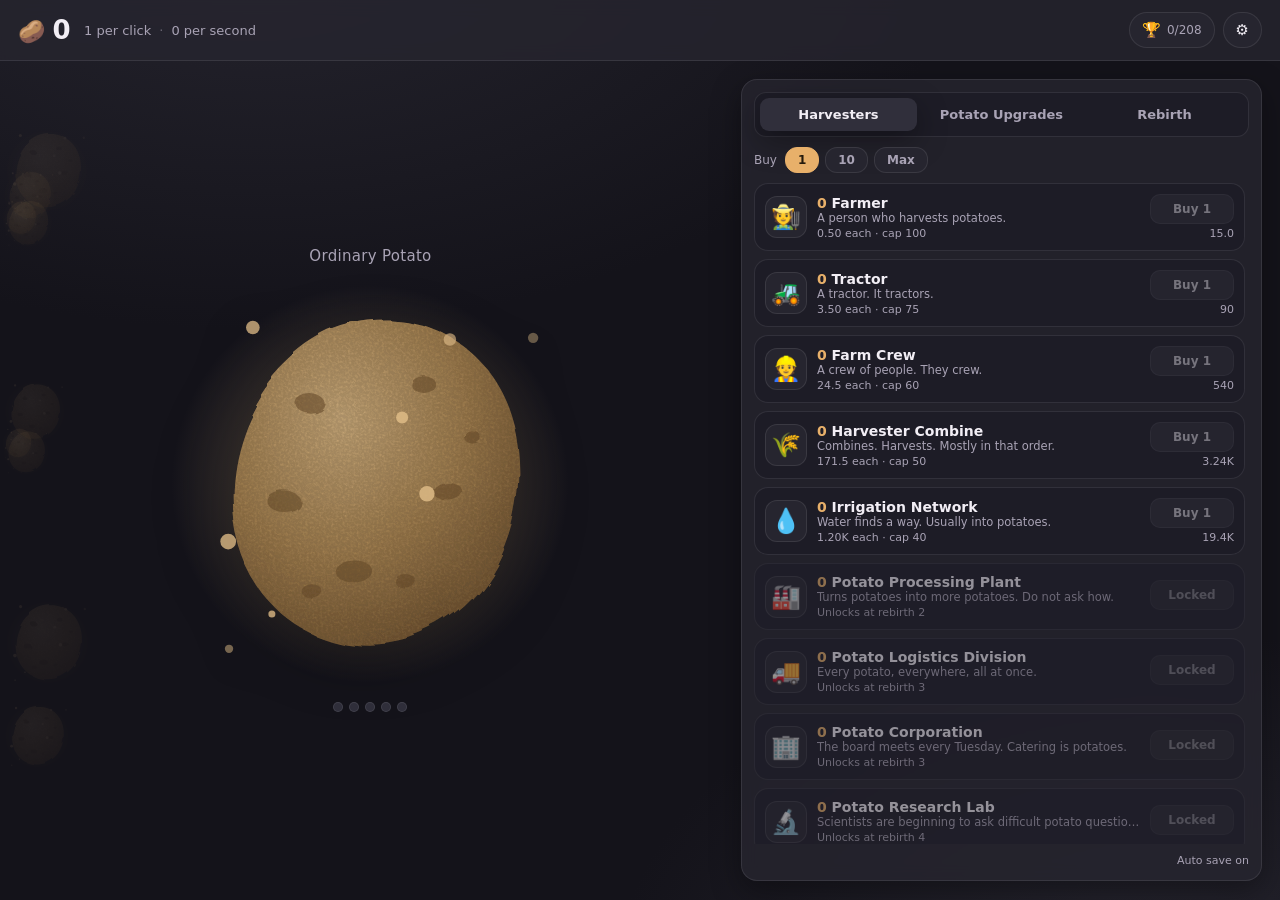
==== index.html @ 15751ecb "Potato Clicker: idle clicker with 38 mutations, 15 harvesters, 5 rebirths Vanilla JS/CSS, no build s" ====
<!DOCTYPE html>
<html lang="en" data-theme="dark">
<head>
<meta charset="utf-8">
<meta name="viewport" content="width=device-width, initial-scale=1, maximum-scale=1, user-scalable=no">
<meta name="theme-color" content="#1b1a22">
<title>Potato Clicker</title>
<link rel="icon" href="data:image/svg+xml,%3Csvg xmlns='http://www.w3.org/2000/svg' viewBox='0 0 200 200'%3E%3Cpath d='M100 22 C132 18 162 38 170 72 C178 106 168 146 138 166 C108 186 66 180 46 150 C26 120 30 76 54 48 C68 32 82 24 100 22 Z' fill='%23b08a56'/%3E%3C/svg%3E">
<link rel="stylesheet" href="css/style.css">
</head>
<body>

<div id="bg" aria-hidden="true"></div>

<header id="topbar">
  <div id="counter">
    <span class="potato-ico" aria-hidden="true">🥔</span>
    <span id="potato-count">0</span>
  </div>
  <div id="rates">
    <span id="ppc" title="Potatoes per click">1 per click</span>
    <span class="dot">·</span>
    <span id="pps" title="Potatoes per second">0 per second</span>
  </div>
  <div class="top-actions">
    <button id="achievements-btn" class="icon-btn" title="Achievements">
      <span aria-hidden="true">🏆</span><span id="ach-count">0/0</span>
    </button>
    <button id="settings-btn" class="icon-btn" title="Settings">
      <span aria-hidden="true">⚙️</span>
    </button>
  </div>
</header>

<main id="layout">

  <section id="left">
    <div id="mutation-name">Ordinary Potato</div>
    <div id="potato-stage">
      <div id="potato" role="button" tabindex="0" aria-label="Click the potato"></div>
      <div id="floats" aria-hidden="true"></div>
    </div>
    <div id="rebirth-pips" title="Rebirths"></div>
  </section>

  <section id="right">
    <nav id="tabs" role="tablist">
      <button class="tab active" data-tab="harvesters" role="tab">Harvesters</button>
      <button class="tab" data-tab="upgrades" role="tab">Potato Upgrades</button>
      <button class="tab" data-tab="rebirth" role="tab">Rebirth</button>
    </nav>

    <div id="buy-qty" role="group" aria-label="Buy quantity">
      <span class="qty-label">Buy</span>
      <button class="qty active" data-qty="1">1</button>
      <button class="qty" data-qty="10">10</button>
      <button class="qty" data-qty="max">Max</button>
    </div>

    <div id="tab-harvesters" class="tab-panel active" role="tabpanel"></div>
    <div id="tab-upgrades" class="tab-panel" role="tabpanel"></div>
    <div id="tab-rebirth" class="tab-panel" role="tabpanel"></div>

    <div id="save-status">Saved</div>
  </section>

</main>

<div id="toasts" aria-live="polite"></div>
<div id="modal-root"></div>

<script src="js/game.js"></script>
<script src="js/art.js"></script>
<script src="js/ui.js"></script>
</body>
</html>
---- css/style.css ----
/* ==========================================================================
 * Potato Clicker — styles
 * ========================================================================== */

:root {
  --radius: 16px;
  --gap: 12px;
  --font: "Segoe UI", system-ui, -apple-system, "Helvetica Neue", Arial, sans-serif;
}

html[data-theme="dark"] {
  --bg-0: #14131a;
  --bg-1: #1d1c26;
  --bg-2: #26252f;
  --bg-3: #302f3b;
  --card: rgba(38, 37, 47, 0.82);
  --card-solid: #26252f;
  --line: rgba(255, 255, 255, 0.09);
  --text: #f2eef5;
  --muted: #a9a3b5;
  --accent: #e8b06a;
  --accent-2: #f6d49a;
  --good: #8fd6a0;
  --bad: #f08a8a;
  --shadow: 0 10px 30px rgba(0, 0, 0, 0.35);
  --potato-glow: rgba(232, 176, 106, 0.28);
}

html[data-theme="light"] {
  --bg-0: #f6efe4;
  --bg-1: #fdf8ef;
  --bg-2: #ffffff;
  --bg-3: #f0e7d8;
  --card: rgba(255, 255, 255, 0.86);
  --card-solid: #ffffff;
  --line: rgba(90, 60, 20, 0.12);
  --text: #3c2f22;
  --muted: #7d6f5e;
  --accent: #b5762c;
  --accent-2: #d19a4a;
  --good: #3f8a55;
  --bad: #c05050;
  --shadow: 0 10px 26px rgba(120, 85, 40, 0.18);
  --potato-glow: rgba(190, 130, 60, 0.3);
}

* { box-sizing: border-box; }

html, body {
  margin: 0;
  height: 100%;
  overflow: hidden;
  touch-action: manipulation;
  font-family: var(--font);
  color: var(--text);
  background: var(--bg-0);
  -webkit-font-smoothing: antialiased;
}

button {
  font-family: inherit;
  color: inherit;
  cursor: pointer;
  border: 1px solid var(--line);
  background: var(--bg-2);
  border-radius: 12px;
  transition: transform 0.08s ease, background 0.15s ease, border-color 0.15s ease;
}
button:hover:not(:disabled) { background: var(--bg-3); }
button:active:not(:disabled) { transform: scale(0.97); }
button:focus-visible { outline: 2px solid var(--accent); outline-offset: 2px; }
button:disabled { opacity: 0.42; cursor: not-allowed; }

/* ------------------------------- background ------------------------------ */

#bg {
  position: fixed;
  inset: 0;
  z-index: 0;
  pointer-events: none;
  background:
    radial-gradient(1200px 700px at 20% -10%, var(--bg-2), transparent 60%),
    radial-gradient(900px 600px at 90% 110%, var(--bg-2), transparent 60%),
    var(--bg-0);
  overflow: hidden;
}

.drift {
  position: absolute;
  opacity: 0.1;
  animation: drift linear infinite;
  will-change: transform;
}
@keyframes drift {
  from { transform: translate3d(-15vw, 0, 0) rotate(0deg); }
  to   { transform: translate3d(115vw, 0, 0) rotate(360deg); }
}

/* -------------------------------- topbar -------------------------------- */

#topbar {
  position: relative;
  z-index: 3;
  display: flex;
  align-items: center;
  gap: 14px;
  padding: 12px 18px;
  background: var(--card);
  backdrop-filter: blur(8px);
  border-bottom: 1px solid var(--line);
}

#counter {
  display: flex;
  align-items: baseline;
  gap: 8px;
  font-size: 26px;
  font-weight: 700;
  letter-spacing: -0.5px;
  font-variant-numeric: tabular-nums;
}
#counter .potato-ico { font-size: 22px; }

#rates {
  display: flex;
  gap: 8px;
  align-items: baseline;
  color: var(--muted);
  font-size: 13px;
  font-variant-numeric: tabular-nums;
  flex: 1;
  min-width: 0;
}
#rates .dot { opacity: 0.5; }

.top-actions { display: flex; gap: 8px; }
.icon-btn {
  display: flex;
  align-items: center;
  gap: 6px;
  padding: 8px 12px;
  font-size: 15px;
  border-radius: 999px;
}
#ach-count { font-size: 12px; color: var(--muted); font-variant-numeric: tabular-nums; }

/* -------------------------------- layout -------------------------------- */

#layout {
  position: relative;
  z-index: 2;
  display: grid;
  grid-template-columns: minmax(0, 1.15fr) minmax(340px, 0.85fr);
  gap: 18px;
  height: calc(100% - 62px);
  padding: 18px;
}

#left {
  display: flex;
  flex-direction: column;
  align-items: center;
  justify-content: center;
  gap: 8px;
  min-height: 0;
}

#mutation-name {
  font-size: 15px;
  color: var(--muted);
  letter-spacing: 0.3px;
  min-height: 20px;
}

#potato-stage {
  position: relative;
  width: min(46vh, 60vw, 420px);
  aspect-ratio: 1;
  display: grid;
  place-items: center;
}

#potato {
  width: 100%;
  height: 100%;
  cursor: pointer;
  border-radius: 50%;
  transition: transform 0.09s ease-out;
  filter: drop-shadow(0 14px 26px rgba(0, 0, 0, 0.35));
  animation: bob 5.5s ease-in-out infinite;
  user-select: none;
  -webkit-user-select: none;
  -webkit-touch-callout: none;
  touch-action: manipulation;
}
#potato:active { transform: scale(0.94); }
#potato.pop { animation: pop 0.22s ease-out, bob 5.5s ease-in-out infinite; }
@keyframes pop {
  0% { transform: scale(0.9); }
  55% { transform: scale(1.06); }
  100% { transform: scale(1); }
}
@keyframes bob {
  0%, 100% { transform: translateY(0) rotate(-1deg); }
  50% { transform: translateY(-8px) rotate(1.2deg); }
}

#floats { position: absolute; inset: 0; pointer-events: none; overflow: visible; }
.float-txt {
  position: absolute;
  font-weight: 700;
  font-size: 18px;
  color: var(--accent-2);
  text-shadow: 0 2px 8px rgba(0, 0, 0, 0.5);
  animation: floatUp 0.9s ease-out forwards;
  white-space: nowrap;
}
@keyframes floatUp {
  from { opacity: 1; transform: translate(-50%, 0) scale(0.9); }
  to   { opacity: 0; transform: translate(-50%, -90px) scale(1.15); }
}

#rebirth-pips {
  display: flex;
  gap: 6px;
  min-height: 12px;
  align-items: center;
}
.pip {
  width: 10px;
  height: 10px;
  border-radius: 50%;
  background: var(--bg-3);
  border: 1px solid var(--line);
}
.pip.on { background: var(--accent); border-color: var(--accent); }

/* -------------------------------- right --------------------------------- */

#right {
  display: flex;
  flex-direction: column;
  gap: 10px;
  min-height: 0;
  background: var(--card);
  backdrop-filter: blur(8px);
  border: 1px solid var(--line);
  border-radius: var(--radius);
  padding: 12px;
  box-shadow: var(--shadow);
}

#tabs {
  display: grid;
  grid-template-columns: repeat(3, 1fr);
  gap: 6px;
  background: var(--bg-1);
  padding: 5px;
  border-radius: 12px;
  border: 1px solid var(--line);
}
.tab {
  border: none;
  background: transparent;
  padding: 9px 6px;
  font-size: 13px;
  font-weight: 600;
  color: var(--muted);
  border-radius: 9px;
  white-space: nowrap;
}
.tab.active { background: var(--bg-3); color: var(--text); box-shadow: var(--shadow); }

#buy-qty {
  display: flex;
  align-items: center;
  gap: 6px;
  font-size: 12px;
  color: var(--muted);
}
.qty-label { margin-right: 2px; }
.qty { padding: 5px 12px; font-size: 12px; font-weight: 600; }
.qty.active { background: var(--accent); border-color: var(--accent); color: #241a0c; }

.tab-panel { display: none; overflow-y: auto; flex: 1; min-height: 0; padding-right: 4px; }
.tab-panel.active { display: block; }

/* harvester rows */
.row {
  display: grid;
  grid-template-columns: 42px minmax(0, 1fr) auto;
  gap: 10px;
  align-items: center;
  padding: 10px;
  border: 1px solid var(--line);
  border-radius: 14px;
  background: var(--bg-1);
  margin-bottom: 8px;
}
.row.locked { opacity: 0.55; }
.row.maxed { border-color: var(--good); }
.row .ico {
  font-size: 24px;
  width: 42px;
  height: 42px;
  display: grid;
  place-items: center;
  background: var(--bg-2);
  border-radius: 12px;
  border: 1px solid var(--line);
}
.row .body { min-width: 0; }
.row .name { font-weight: 600; font-size: 14px; }
.row .name .count { color: var(--accent); font-variant-numeric: tabular-nums; }
.row .desc {
  font-size: 11.5px;
  color: var(--muted);
  overflow: hidden;
  text-overflow: ellipsis;
  white-space: nowrap;
}
.row .meta {
  font-size: 11px;
  color: var(--muted);
  font-variant-numeric: tabular-nums;
  margin-top: 2px;
}
.row .buy {
  display: flex;
  flex-direction: column;
  align-items: flex-end;
  gap: 3px;
  min-width: 84px;
}
.buy-btn {
  width: 100%;
  padding: 7px 10px;
  font-size: 12px;
  font-weight: 700;
  border-radius: 10px;
  background: var(--bg-3);
}
.buy-btn.afford { background: var(--accent); border-color: var(--accent); color: #241a0c; }
.buy-btn.maxed {
  background: transparent;
  border-color: var(--good);
  color: var(--good);
  cursor: default;
}
.row .cost { font-size: 11px; color: var(--muted); font-variant-numeric: tabular-nums; }

/* upgrades */
.mut-row {
  display: grid;
  grid-template-columns: 62px minmax(0, 1fr) auto;
  gap: 10px;
  align-items: center;
  padding: 10px;
  border: 1px solid var(--line);
  border-radius: 14px;
  background: var(--bg-1);
  margin-bottom: 8px;
}
.mut-row.owned { border-color: var(--good); }
.mut-row.locked { opacity: 0.5; }
.mut-row .thumb {
  width: 62px;
  height: 62px;
  border-radius: 14px;
  overflow: hidden;
  background: var(--bg-2);
  border: 1px solid var(--line);
}
.mut-row .thumb svg { display: block; }
.mut-row .name { font-weight: 600; font-size: 14px; }
.mut-row .desc { font-size: 11.5px; color: var(--muted); }
.mut-row .stat { font-size: 11px; color: var(--good); margin-top: 2px; font-variant-numeric: tabular-nums; }
.mut-row .buy { min-width: 84px; text-align: right; }
.mut-row .cost { font-size: 11px; color: var(--muted); margin-top: 3px; font-variant-numeric: tabular-nums; }

/* rebirth panel */
.rebirth-box { padding: 6px 2px; }
.rebirth-box h2 { font-size: 17px; margin: 4px 0 8px; }
.rebirth-box p { font-size: 13px; color: var(--muted); line-height: 1.5; }
.req {
  display: flex;
  justify-content: space-between;
  gap: 10px;
  padding: 9px 10px;
  border-radius: 10px;
  background: var(--bg-1);
  border: 1px solid var(--line);
  margin-bottom: 6px;
  font-size: 13px;
}
.req .ok { color: var(--good); font-weight: 700; }
.req .no { color: var(--bad); font-weight: 700; }
.rebirth-btn {
  width: 100%;
  margin-top: 10px;
  padding: 13px;
  font-size: 15px;
  font-weight: 800;
  border-radius: 12px;
  background: var(--accent);
  border-color: var(--accent);
  color: #241a0c;
}
.rebirth-btn:disabled { background: var(--bg-3); border-color: var(--line); color: var(--muted); }

#save-status {
  font-size: 11px;
  color: var(--muted);
  text-align: right;
  min-height: 14px;
}

/* -------------------------------- toasts -------------------------------- */

#toasts {
  position: fixed;
  right: 16px;
  bottom: 16px;
  z-index: 60;
  display: flex;
  flex-direction: column;
  gap: 8px;
  pointer-events: none;
}
.toast {
  background: var(--card-solid);
  border: 1px solid var(--line);
  border-left: 4px solid var(--accent);
  border-radius: 12px;
  padding: 10px 14px;
  box-shadow: var(--shadow);
  font-size: 13px;
  animation: toastIn 0.25s ease-out, toastOut 0.4s ease-in 3.4s forwards;
  max-width: 320px;
}
.toast .t-title { font-weight: 700; }
.toast .t-desc { color: var(--muted); font-size: 12px; }
.toast.ach { border-left-color: var(--good); }
@keyframes toastIn { from { opacity: 0; transform: translateX(20px); } to { opacity: 1; transform: none; } }
@keyframes toastOut { to { opacity: 0; transform: translateX(20px); } }

/* -------------------------------- modals -------------------------------- */

#modal-root:empty { display: none; }
.modal-backdrop {
  position: fixed;
  inset: 0;
  z-index: 50;
  background: rgba(8, 7, 12, 0.62);
  backdrop-filter: blur(3px);
  display: grid;
  place-items: center;
  padding: 18px;
  animation: fadeIn 0.18s ease-out;
}
@keyframes fadeIn { from { opacity: 0; } to { opacity: 1; } }
.modal {
  width: min(560px, 100%);
  max-height: 86vh;
  overflow-y: auto;
  background: var(--card-solid);
  border: 1px solid var(--line);
  border-radius: 18px;
  padding: 18px;
  box-shadow: var(--shadow);
  animation: modalIn 0.2s ease-out;
}
@keyframes modalIn { from { opacity: 0; transform: translateY(10px) scale(0.98); } to { opacity: 1; transform: none; } }
.modal h2 { margin: 0 0 4px; font-size: 18px; }
.modal .sub { color: var(--muted); font-size: 13px; margin-bottom: 12px; }
.modal .close-x {
  float: right;
  border: none;
  background: transparent;
  font-size: 20px;
  line-height: 1;
  color: var(--muted);
}
.modal section { margin-bottom: 16px; }
.modal h3 {
  font-size: 12px;
  text-transform: uppercase;
  letter-spacing: 0.8px;
  color: var(--muted);
  margin: 0 0 8px;
}
.setting-row {
  display: flex;
  align-items: center;
  justify-content: space-between;
  gap: 12px;
  padding: 8px 0;
  border-bottom: 1px solid var(--line);
  font-size: 14px;
}
.setting-row:last-child { border-bottom: none; }
.switch {
  position: relative;
  width: 44px;
  height: 24px;
  border-radius: 999px;
  background: var(--bg-3);
  border: 1px solid var(--line);
  padding: 0;
  flex: none;
}
.switch::after {
  content: "";
  position: absolute;
  top: 2px;
  left: 2px;
  width: 18px;
  height: 18px;
  border-radius: 50%;
  background: var(--muted);
  transition: transform 0.16s ease, background 0.16s ease;
}
.switch.on { background: var(--accent); border-color: var(--accent); }
.switch.on::after { transform: translateX(20px); background: #fff; }
.btn-row { display: flex; flex-wrap: wrap; gap: 8px; }
.btn-row button { padding: 9px 14px; font-size: 13px; font-weight: 600; }
.btn-danger { border-color: var(--bad); color: var(--bad); }

.ach-grid { display: grid; grid-template-columns: repeat(auto-fill, minmax(150px, 1fr)); gap: 8px; }
.ach {
  border: 1px solid var(--line);
  border-radius: 12px;
  padding: 9px;
  background: var(--bg-1);
  font-size: 12px;
}
.ach .a-name { font-weight: 700; margin-bottom: 2px; }
.ach .a-desc { color: var(--muted); line-height: 1.35; }
.ach.locked { opacity: 0.45; }
.ach.locked .a-name { filter: blur(0.4px); }
.ach:not(.locked) { border-color: var(--good); }

/* endgame */
.endgame { text-align: center; }
.endgame .big-potato { width: 220px; height: 220px; margin: 0 auto 10px; animation: bob 4s ease-in-out infinite; }
.endgame h1 { font-size: 24px; margin: 6px 0; }
.endgame p { color: var(--muted); line-height: 1.6; font-size: 14px; }
.credits {
  font-size: 12px;
  color: var(--muted);
  letter-spacing: 0.4px;
  margin: 14px 0;
  line-height: 1.9;
}

/* ------------------------------- responsive ----------------------------- */

@media (max-width: 860px) {
  #layout {
    grid-template-columns: 1fr;
    grid-template-rows: minmax(0, 1fr) minmax(0, 1.1fr);
    gap: 10px;
    padding: 10px;
    height: calc(100% - 58px);
  }
  #topbar { padding: 10px 12px; gap: 8px; }
  #counter { font-size: 20px; }
  #rates { font-size: 11px; }
  #potato-stage { width: min(38vh, 74vw); }
  #right { padding: 10px; }
  .tab { font-size: 11px; padding: 8px 4px; }
  #save-status { display: none; }
}

@media (max-width: 380px) {
  #counter { font-size: 17px; }
  #rates { display: none; }
}
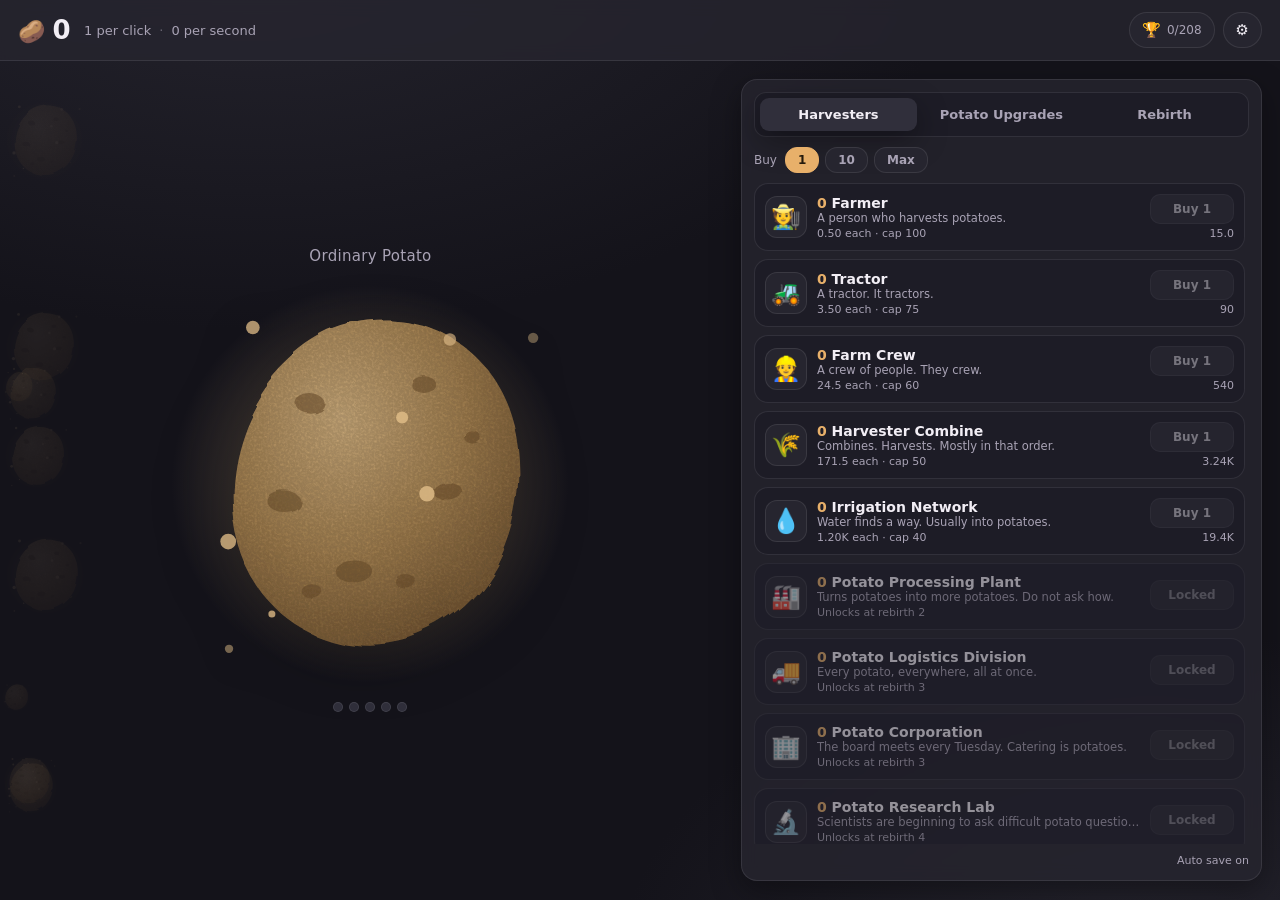
==== commit 2406a0ed: "Add Cloudflare Web Analytics beacon" ====
--- a/index.html
+++ b/index.html
@@ -72,5 +72,8 @@
 <script src="js/game.js"></script>
 <script src="js/art.js"></script>
 <script src="js/ui.js"></script>
+<!-- Cloudflare Web Analytics -->
+<script defer src='https://static.cloudflareinsights.com/beacon.min.js' data-cf-beacon='{"token": "e18f31eecd37403a8dd704eb42fd0bd6"}'></script>
+<!-- End Cloudflare Web Analytics -->
 </body>
 </html>
--- a/css/style.css
+++ b/css/style.css
@@ -319,6 +319,16 @@
   text-overflow: ellipsis;
   white-space: nowrap;
 }
+/* Narrow screens have no room for one line of flavour text — wrap instead of
+   truncating, so the jokes survive. */
+@media (max-width: 860px) {
+  .row .desc {
+    white-space: normal;
+    overflow: visible;
+    text-overflow: clip;
+    line-height: 1.35;
+  }
+}
 .row .meta {
   font-size: 11px;
   color: var(--muted);
